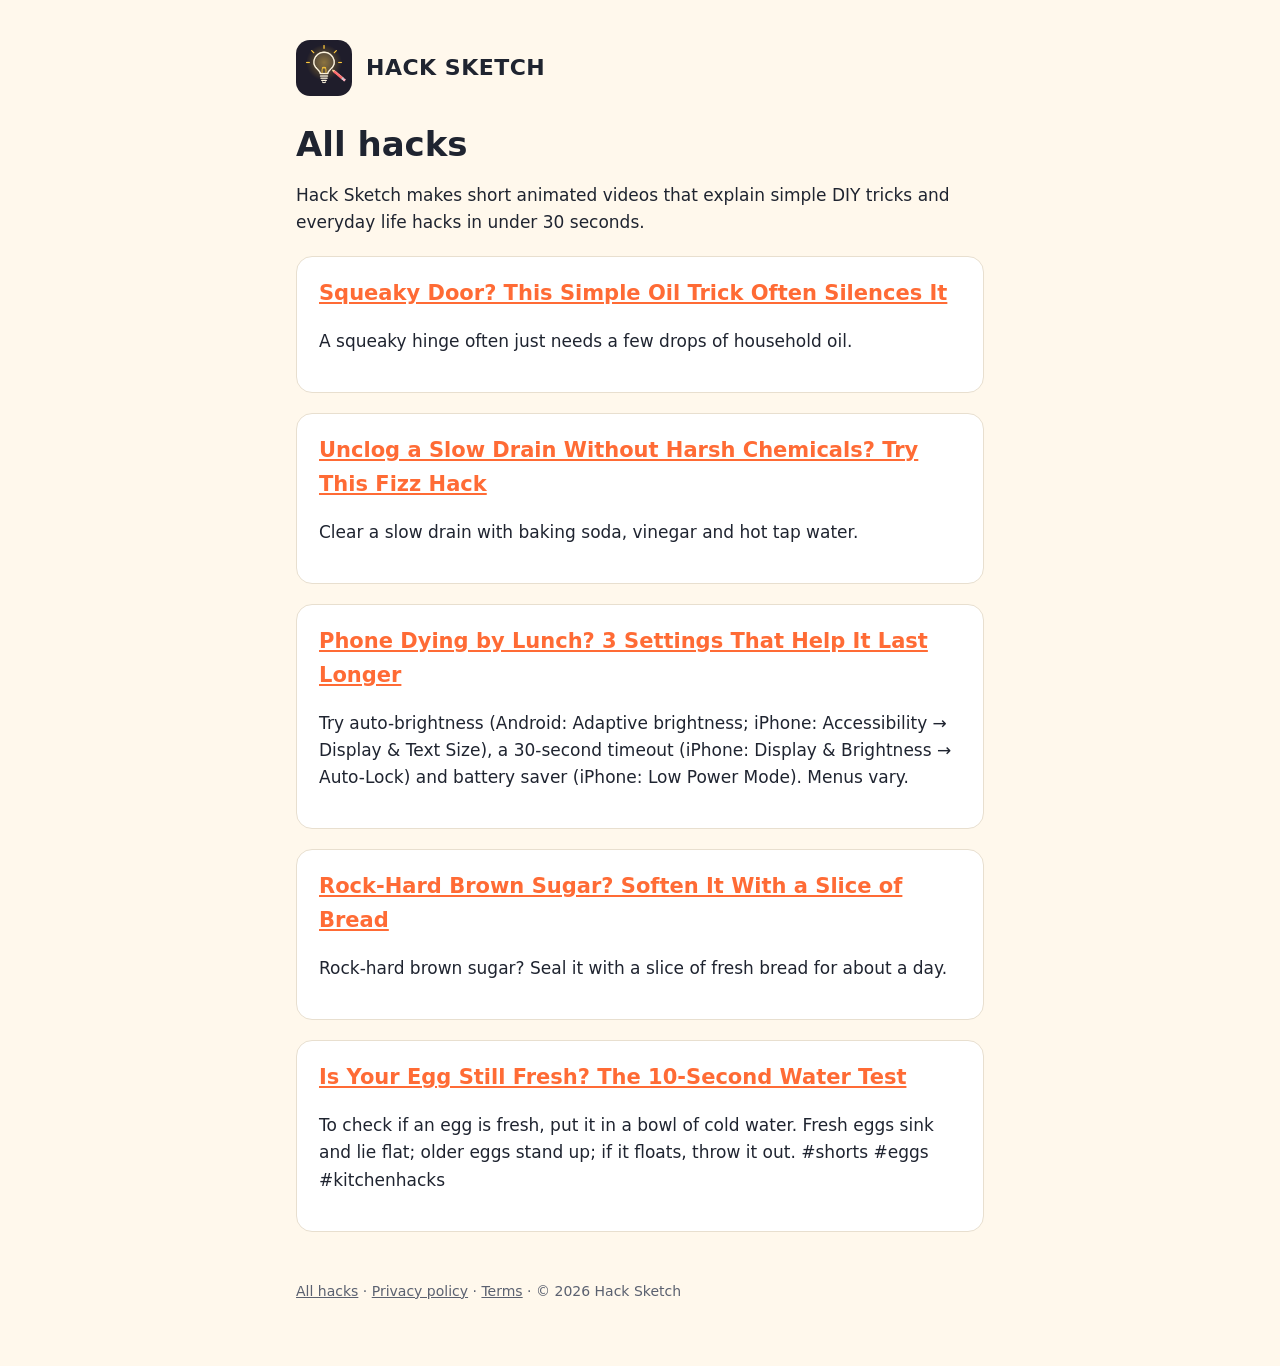
==== hacks/index.html @ 7b018c2e "Add a page for each hack, sitemap, robots.txt and llms.txt" ====
<!doctype html><html lang="en"><head><meta charset="utf-8"><meta name="viewport" content="width=device-width,initial-scale=1"><title>Every Hack Sketch DIY and Life Hack</title><meta name="description" content="Hack Sketch makes short animated videos that explain simple DIY tricks and everyday life hacks in under 30 seconds."><link rel="canonical" href="https://hacksketchyt.github.io/hacks/"><link rel="icon" href="../logo.png"><link rel="stylesheet" href="../style.css"></head><body><main><header><img src="../logo.png" alt="Hack Sketch logo"><a href="../">HACK SKETCH</a></header><h1>All hacks</h1><p>Hack Sketch makes short animated videos that explain simple DIY tricks and everyday life hacks in under 30 seconds.</p><div class="card"><h2 style="margin-top:0"><a href="squeaky-door-this-simple-oil-trick-often-silences-it.html">Squeaky Door? This Simple Oil Trick Often Silences It</a></h2><p>A squeaky hinge often just needs a few drops of household oil.</p></div><div class="card"><h2 style="margin-top:0"><a href="unclog-a-slow-drain-without-harsh-chemicals-try-this-fizz-ha.html">Unclog a Slow Drain Without Harsh Chemicals? Try This Fizz Hack</a></h2><p>Clear a slow drain with baking soda, vinegar and hot tap water.</p></div><div class="card"><h2 style="margin-top:0"><a href="phone-dying-by-lunch-3-settings-that-help-it-last-longer.html">Phone Dying by Lunch? 3 Settings That Help It Last Longer</a></h2><p>Try auto-brightness (Android: Adaptive brightness; iPhone: Accessibility → Display &amp; Text Size), a 30-second timeout (iPhone: Display &amp; Brightness → Auto-Lock) and battery saver (iPhone: Low Power Mode). Menus vary.</p></div><div class="card"><h2 style="margin-top:0"><a href="rock-hard-brown-sugar-soften-it-with-a-slice-of-bread.html">Rock-Hard Brown Sugar? Soften It With a Slice of Bread</a></h2><p>Rock-hard brown sugar? Seal it with a slice of fresh bread for about a day.</p></div><div class="card"><h2 style="margin-top:0"><a href="is-your-egg-still-fresh-the-10-second-water-test.html">Is Your Egg Still Fresh? The 10-Second Water Test</a></h2><p>To check if an egg is fresh, put it in a bowl of cold water. Fresh eggs sink and lie flat; older eggs stand up; if it floats, throw it out. #shorts #eggs #kitchenhacks</p></div><footer><a href="../hacks/">All hacks</a> · <a href="../privacy.html">Privacy policy</a> · <a href="../terms.html">Terms</a> · © 2026 Hack Sketch</footer></main></body></html>
---- style.css ----
:root{--bg:#FFF8EC;--text:#1F2430;--muted:#5B6170;--accent:#FF6B35;--card:#fff;--line:#E8DFCF}
@media (prefers-color-scheme:dark){:root{--bg:#171A21;--text:#F2EEE6;--muted:#A9AFBC;--card:#20242D;--line:#2E3340}}
*{box-sizing:border-box}body{margin:0;background:var(--bg);color:var(--text);font:17px/1.6 system-ui,-apple-system,Segoe UI,Roboto,sans-serif}
main{max-width:720px;margin:0 auto;padding:40px 16px 64px}
header{display:flex;align-items:center;gap:14px;margin-bottom:28px}header img{width:56px;height:56px;border-radius:14px}
header a{color:inherit;text-decoration:none;font-weight:800;font-size:22px;letter-spacing:.5px}
h1{font-size:34px;line-height:1.2;margin:.2em 0 .4em}h2{font-size:21px;margin-top:1.8em}
a{color:var(--accent)}.muted{color:var(--muted)}
.card{background:var(--card);border:1px solid var(--line);border-radius:16px;padding:20px 22px;margin:20px 0}
.btn{display:inline-block;background:var(--accent);color:#fff;text-decoration:none;font-weight:700;padding:12px 20px;border-radius:999px}
footer{margin-top:48px;font-size:14px;color:var(--muted)}footer a{color:inherit}
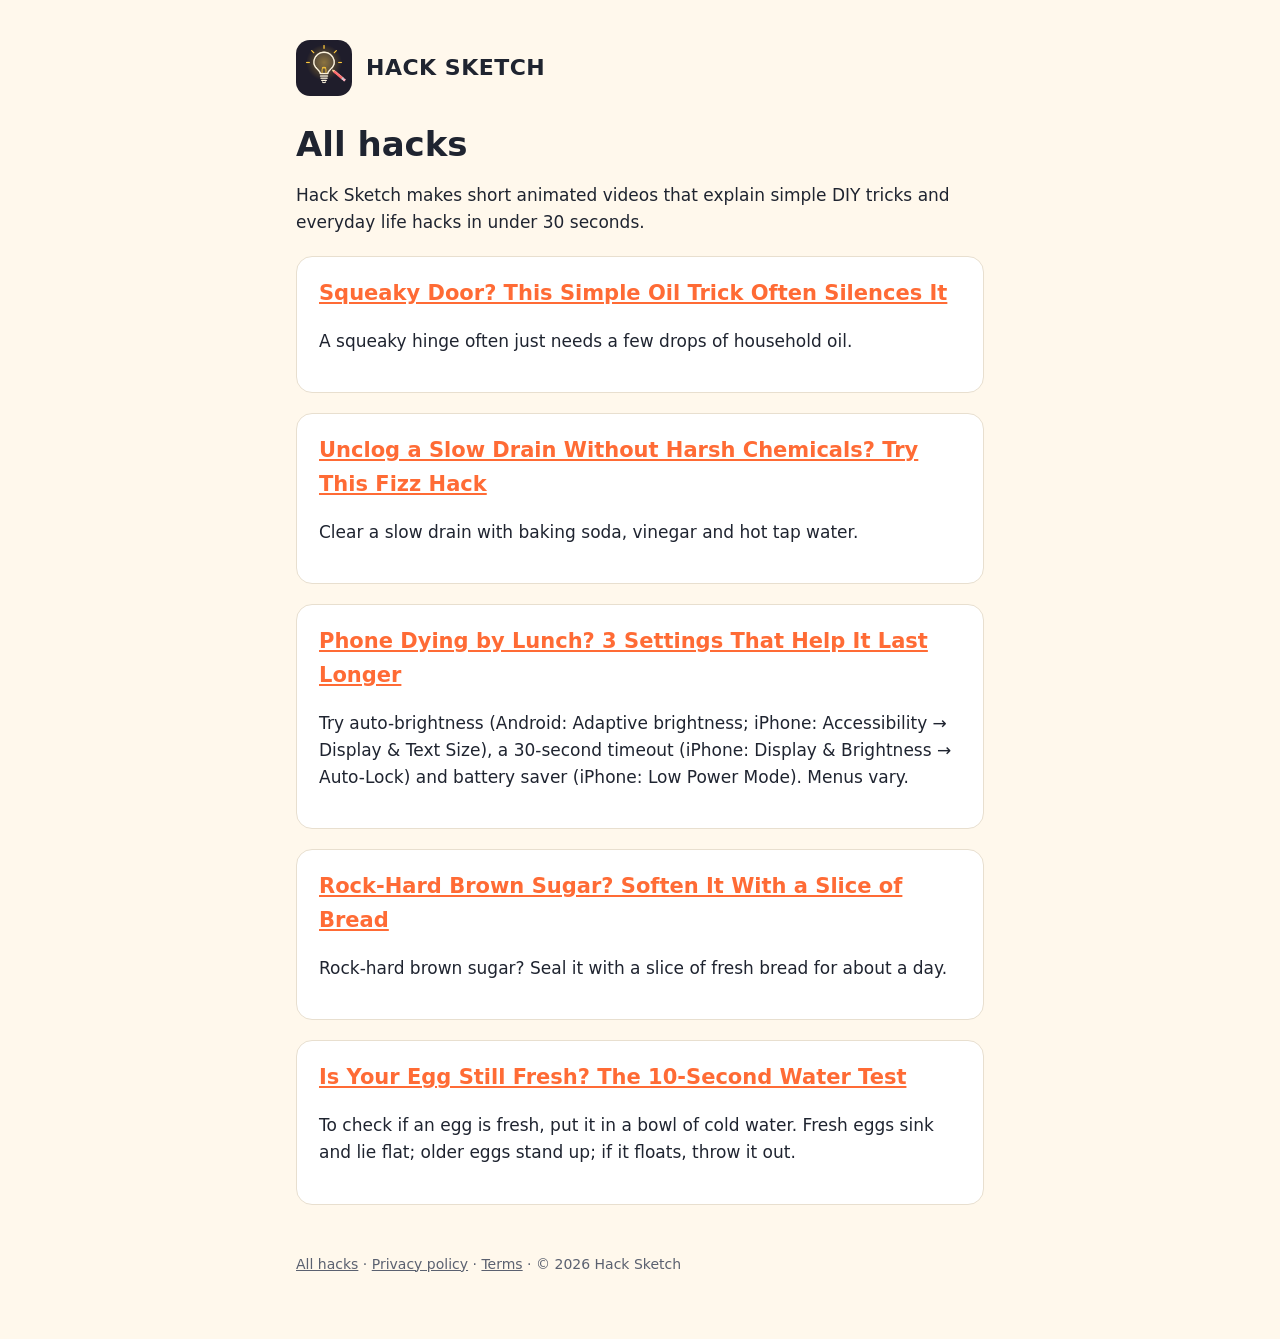
==== commit a224c241: "Remove hashtags from page text" ====
--- a/hacks/index.html
+++ b/hacks/index.html
@@ -1 +1 @@
-<!doctype html><html lang="en"><head><meta charset="utf-8"><meta name="viewport" content="width=device-width,initial-scale=1"><title>Every Hack Sketch DIY and Life Hack</title><meta name="description" content="Hack Sketch makes short animated videos that explain simple DIY tricks and everyday life hacks in under 30 seconds."><link rel="canonical" href="https://hacksketchyt.github.io/hacks/"><link rel="icon" href="../logo.png"><link rel="stylesheet" href="../style.css"></head><body><main><header><img src="../logo.png" alt="Hack Sketch logo"><a href="../">HACK SKETCH</a></header><h1>All hacks</h1><p>Hack Sketch makes short animated videos that explain simple DIY tricks and everyday life hacks in under 30 seconds.</p><div class="card"><h2 style="margin-top:0"><a href="squeaky-door-this-simple-oil-trick-often-silences-it.html">Squeaky Door? This Simple Oil Trick Often Silences It</a></h2><p>A squeaky hinge often just needs a few drops of household oil.</p></div><div class="card"><h2 style="margin-top:0"><a href="unclog-a-slow-drain-without-harsh-chemicals-try-this-fizz-ha.html">Unclog a Slow Drain Without Harsh Chemicals? Try This Fizz Hack</a></h2><p>Clear a slow drain with baking soda, vinegar and hot tap water.</p></div><div class="card"><h2 style="margin-top:0"><a href="phone-dying-by-lunch-3-settings-that-help-it-last-longer.html">Phone Dying by Lunch? 3 Settings That Help It Last Longer</a></h2><p>Try auto-brightness (Android: Adaptive brightness; iPhone: Accessibility → Display &amp; Text Size), a 30-second timeout (iPhone: Display &amp; Brightness → Auto-Lock) and battery saver (iPhone: Low Power Mode). Menus vary.</p></div><div class="card"><h2 style="margin-top:0"><a href="rock-hard-brown-sugar-soften-it-with-a-slice-of-bread.html">Rock-Hard Brown Sugar? Soften It With a Slice of Bread</a></h2><p>Rock-hard brown sugar? Seal it with a slice of fresh bread for about a day.</p></div><div class="card"><h2 style="margin-top:0"><a href="is-your-egg-still-fresh-the-10-second-water-test.html">Is Your Egg Still Fresh? The 10-Second Water Test</a></h2><p>To check if an egg is fresh, put it in a bowl of cold water. Fresh eggs sink and lie flat; older eggs stand up; if it floats, throw it out. #shorts #eggs #kitchenhacks</p></div><footer><a href="../hacks/">All hacks</a> · <a href="../privacy.html">Privacy policy</a> · <a href="../terms.html">Terms</a> · © 2026 Hack Sketch</footer></main></body></html>+<!doctype html><html lang="en"><head><meta charset="utf-8"><meta name="viewport" content="width=device-width,initial-scale=1"><title>Every Hack Sketch DIY and Life Hack</title><meta name="description" content="Hack Sketch makes short animated videos that explain simple DIY tricks and everyday life hacks in under 30 seconds."><link rel="canonical" href="https://hacksketchyt.github.io/hacks/"><link rel="icon" href="../logo.png"><link rel="stylesheet" href="../style.css"></head><body><main><header><img src="../logo.png" alt="Hack Sketch logo"><a href="../">HACK SKETCH</a></header><h1>All hacks</h1><p>Hack Sketch makes short animated videos that explain simple DIY tricks and everyday life hacks in under 30 seconds.</p><div class="card"><h2 style="margin-top:0"><a href="squeaky-door-this-simple-oil-trick-often-silences-it.html">Squeaky Door? This Simple Oil Trick Often Silences It</a></h2><p>A squeaky hinge often just needs a few drops of household oil.</p></div><div class="card"><h2 style="margin-top:0"><a href="unclog-a-slow-drain-without-harsh-chemicals-try-this-fizz-ha.html">Unclog a Slow Drain Without Harsh Chemicals? Try This Fizz Hack</a></h2><p>Clear a slow drain with baking soda, vinegar and hot tap water.</p></div><div class="card"><h2 style="margin-top:0"><a href="phone-dying-by-lunch-3-settings-that-help-it-last-longer.html">Phone Dying by Lunch? 3 Settings That Help It Last Longer</a></h2><p>Try auto-brightness (Android: Adaptive brightness; iPhone: Accessibility → Display &amp; Text Size), a 30-second timeout (iPhone: Display &amp; Brightness → Auto-Lock) and battery saver (iPhone: Low Power Mode). Menus vary.</p></div><div class="card"><h2 style="margin-top:0"><a href="rock-hard-brown-sugar-soften-it-with-a-slice-of-bread.html">Rock-Hard Brown Sugar? Soften It With a Slice of Bread</a></h2><p>Rock-hard brown sugar? Seal it with a slice of fresh bread for about a day.</p></div><div class="card"><h2 style="margin-top:0"><a href="is-your-egg-still-fresh-the-10-second-water-test.html">Is Your Egg Still Fresh? The 10-Second Water Test</a></h2><p>To check if an egg is fresh, put it in a bowl of cold water. Fresh eggs sink and lie flat; older eggs stand up; if it floats, throw it out.</p></div><footer><a href="../hacks/">All hacks</a> · <a href="../privacy.html">Privacy policy</a> · <a href="../terms.html">Terms</a> · © 2026 Hack Sketch</footer></main></body></html>
